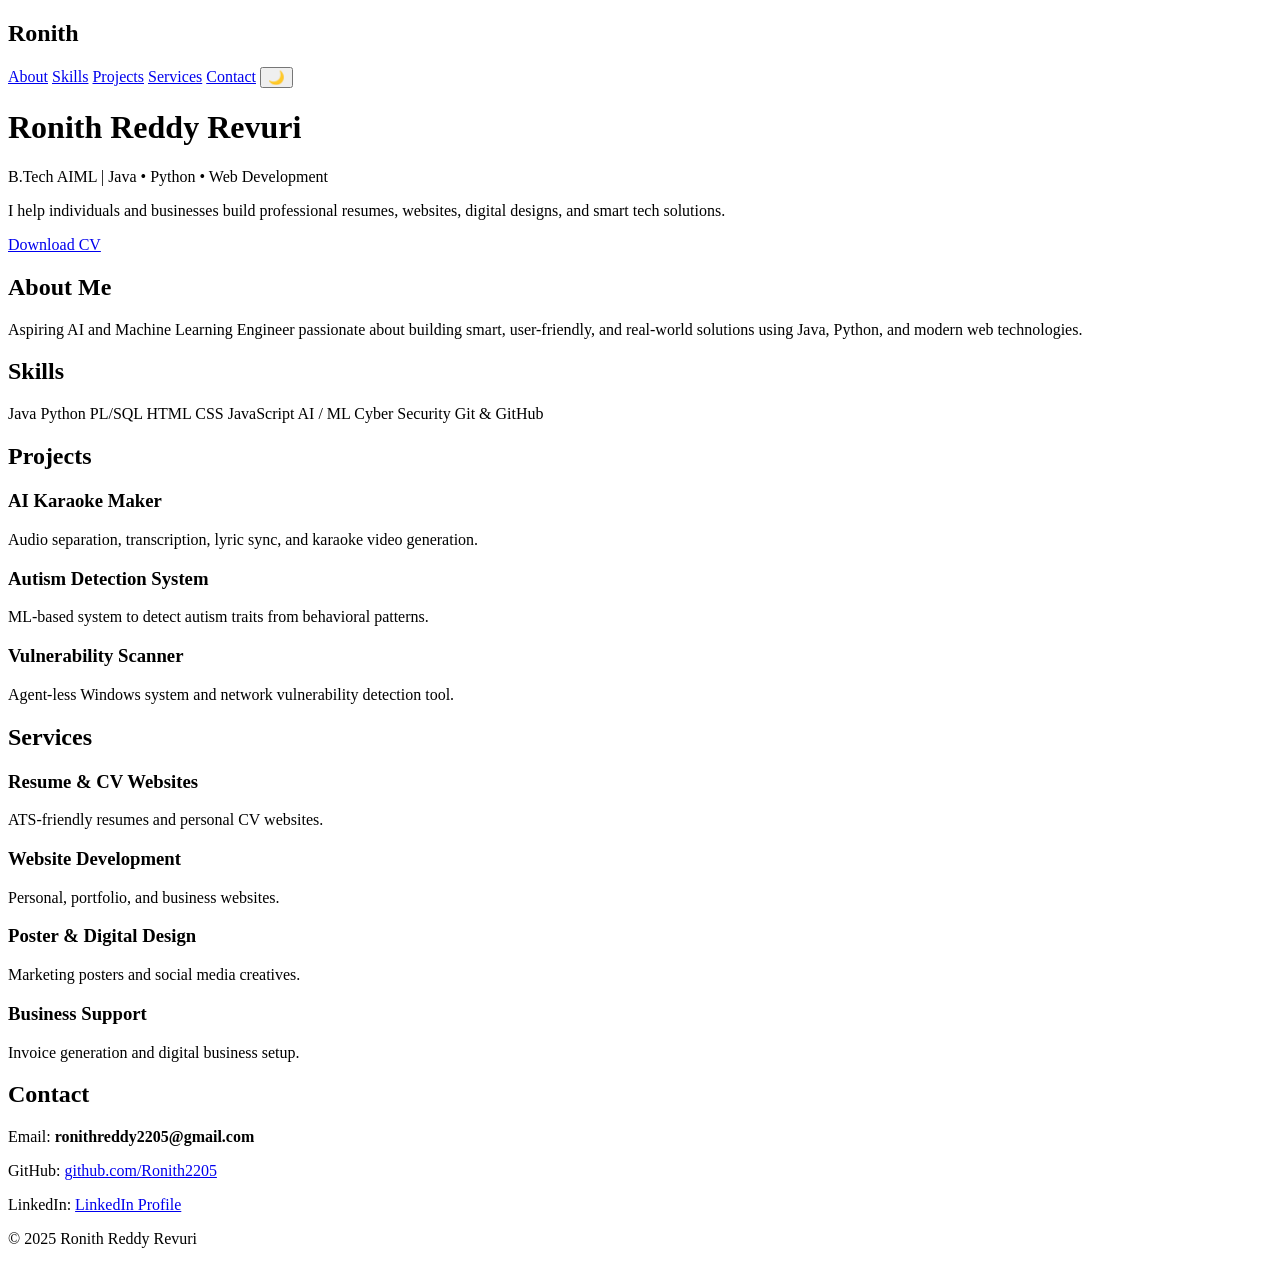
==== index.html @ ecf7d34e "Add initial HTML structure for portfolio website" ====
<!DOCTYPE html>
<html lang="en">
<head>
  <meta charset="UTF-8">
  <title>Ronith Reddy Revuri | Portfolio</title>
  <meta name="viewport" content="width=device-width, initial-scale=1.0">
  <link rel="stylesheet" href="style.css">
</head>
<body>

<nav>
  <h2>Ronith</h2>
  <div class="nav-links">
    <a href="#about">About</a>
    <a href="#skills">Skills</a>
    <a href="#projects">Projects</a>
    <a href="#services">Services</a>
    <a href="#contact">Contact</a>
    <button class="dark-btn" onclick="toggleDark()">🌙</button>
  </div>
</nav>

<header>
  <h1>Ronith Reddy Revuri</h1>
  <p class="subtitle">B.Tech AIML | Java • Python • Web Development</p>
  <p class="summary">
    I help individuals and businesses build professional resumes,
    websites, digital designs, and smart tech solutions.
  </p>
  <a href="Ronith_Reddy_Resume.pdf" class="btn" download>Download CV</a>
</header>

<section id="about">
  <h2>About Me</h2>
  <p>
    Aspiring AI and Machine Learning Engineer passionate about building
    smart, user-friendly, and real-world solutions using Java, Python,
    and modern web technologies.
  </p>
</section>

<section id="skills">
  <h2>Skills</h2>
  <div class="grid">
    <span>Java</span>
    <span>Python</span>
    <span>PL/SQL</span>
    <span>HTML</span>
    <span>CSS</span>
    <span>JavaScript</span>
    <span>AI / ML</span>
    <span>Cyber Security</span>
    <span>Git & GitHub</span>
  </div>
</section>

<section id="projects">
  <h2>Projects</h2>
  <div class="cards">
    <div class="card">
      <h3>AI Karaoke Maker</h3>
      <p>Audio separation, transcription, lyric sync, and karaoke video generation.</p>
    </div>
    <div class="card">
      <h3>Autism Detection System</h3>
      <p>ML-based system to detect autism traits from behavioral patterns.</p>
    </div>
    <div class="card">
      <h3>Vulnerability Scanner</h3>
      <p>Agent-less Windows system and network vulnerability detection tool.</p>
    </div>
  </div>
</section>

<section id="services">
  <h2>Services</h2>
  <div class="cards">
    <div class="card">
      <h3>Resume & CV Websites</h3>
      <p>ATS-friendly resumes and personal CV websites.</p>
    </div>
    <div class="card">
      <h3>Website Development</h3>
      <p>Personal, portfolio, and business websites.</p>
    </div>
    <div class="card">
      <h3>Poster & Digital Design</h3>
      <p>Marketing posters and social media creatives.</p>
    </div>
    <div class="card">
      <h3>Business Support</h3>
      <p>Invoice generation and digital business setup.</p>
    </div>
  </div>
</section>

<section id="contact">
  <h2>Contact</h2>
  <p>Email: <strong>ronithreddy2205@gmail.com</strong></p>
  <p>GitHub: <a href="https://github.com/Ronith2205" target="_blank">github.com/Ronith2205</a></p>
  <p>LinkedIn: <a href="https://www.linkedin.com/in/ronith-reddy-revuri-75290a314" target="_blank">LinkedIn Profile</a></p>
</section>

<footer>
  <p>© 2025 Ronith Reddy Revuri</p>
</footer>

<script src="script.js"></script>
</body>
</html>
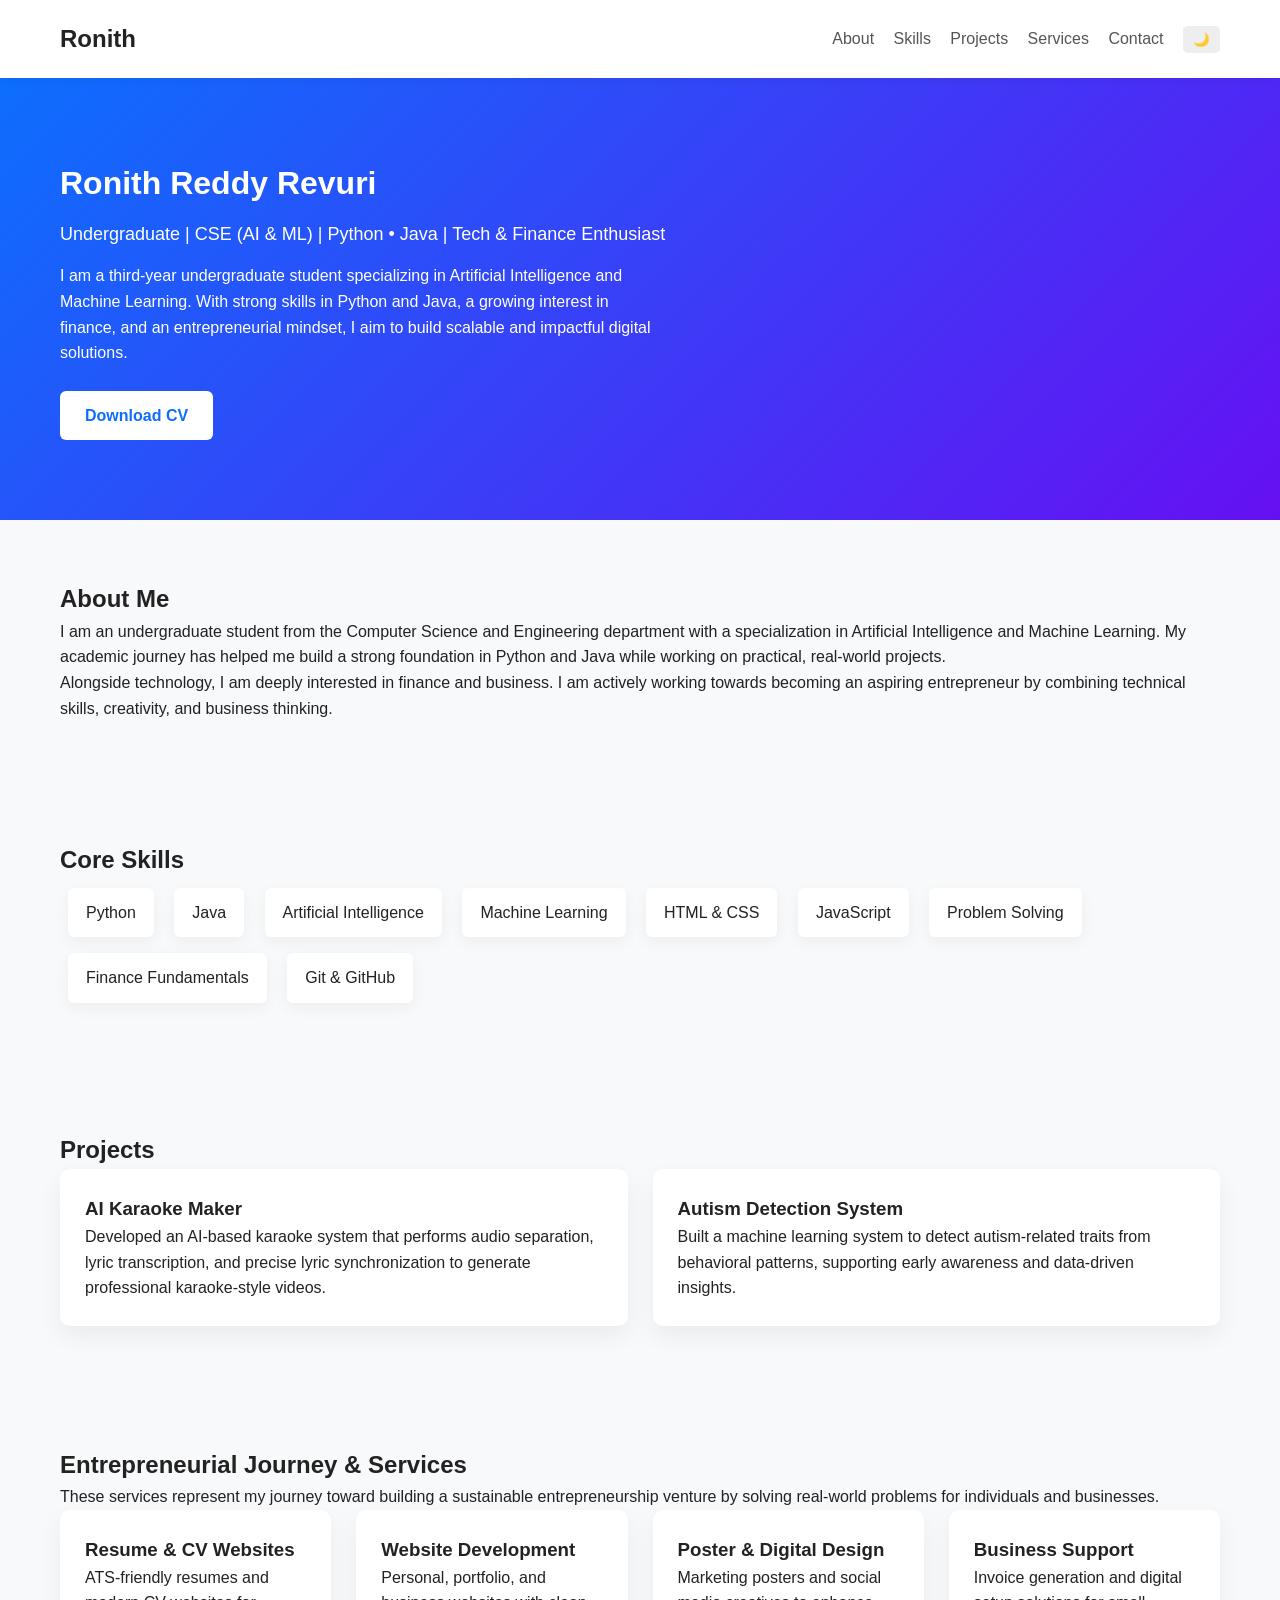
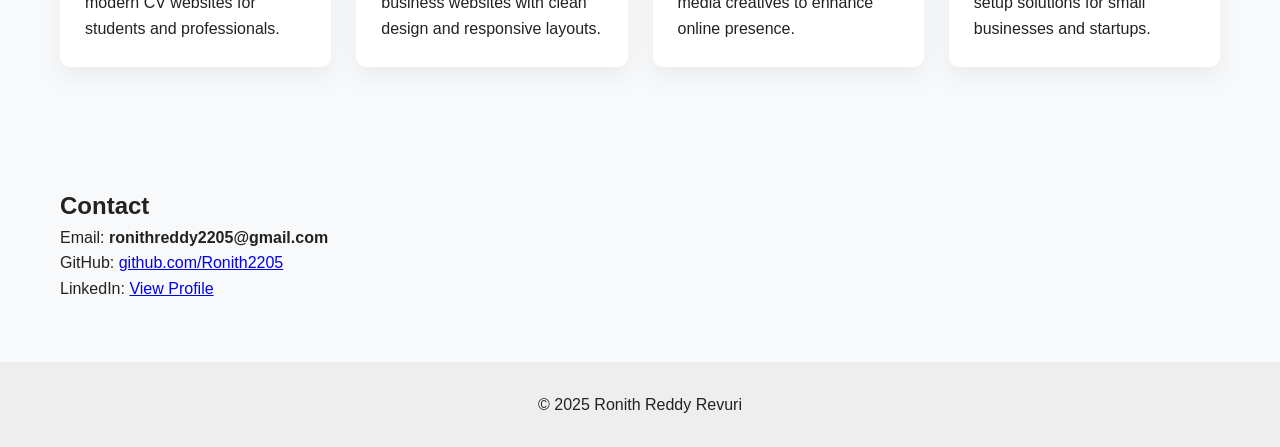
==== commit 7b71a041: "Revise personal details and project descriptions Updated personal introduction and project descripti" ====
--- a/index.html
+++ b/index.html
@@ -22,34 +22,46 @@
 
 <header>
   <h1>Ronith Reddy Revuri</h1>
-  <p class="subtitle">B.Tech AIML | Java • Python • Web Development</p>
+  <p class="subtitle">
+    Undergraduate | CSE (AI & ML) | Python • Java | Tech & Finance Enthusiast
+  </p>
+
   <p class="summary">
-    I help individuals and businesses build professional resumes,
-    websites, digital designs, and smart tech solutions.
+    I am a third-year undergraduate student specializing in Artificial
+    Intelligence and Machine Learning. With strong skills in Python and
+    Java, a growing interest in finance, and an entrepreneurial mindset,
+    I aim to build scalable and impactful digital solutions.
   </p>
+
   <a href="Ronith_Reddy_Resume.pdf" class="btn" download>Download CV</a>
 </header>
 
 <section id="about">
   <h2>About Me</h2>
   <p>
-    Aspiring AI and Machine Learning Engineer passionate about building
-    smart, user-friendly, and real-world solutions using Java, Python,
-    and modern web technologies.
+    I am an undergraduate student from the Computer Science and Engineering
+    department with a specialization in Artificial Intelligence and Machine
+    Learning. My academic journey has helped me build a strong foundation
+    in Python and Java while working on practical, real-world projects.
+  </p>
+  <p>
+    Alongside technology, I am deeply interested in finance and business.
+    I am actively working towards becoming an aspiring entrepreneur by
+    combining technical skills, creativity, and business thinking.
   </p>
 </section>
 
 <section id="skills">
-  <h2>Skills</h2>
+  <h2>Core Skills</h2>
   <div class="grid">
+    <span>Python</span>
     <span>Java</span>
-    <span>Python</span>
-    <span>PL/SQL</span>
-    <span>HTML</span>
-    <span>CSS</span>
+    <span>Artificial Intelligence</span>
+    <span>Machine Learning</span>
+    <span>HTML & CSS</span>
     <span>JavaScript</span>
-    <span>AI / ML</span>
-    <span>Cyber Security</span>
+    <span>Problem Solving</span>
+    <span>Finance Fundamentals</span>
     <span>Git & GitHub</span>
   </div>
 </section>
@@ -57,48 +69,88 @@
 <section id="projects">
   <h2>Projects</h2>
   <div class="cards">
+
     <div class="card">
       <h3>AI Karaoke Maker</h3>
-      <p>Audio separation, transcription, lyric sync, and karaoke video generation.</p>
+      <p>
+        Developed an AI-based karaoke system that performs audio separation,
+        lyric transcription, and precise lyric synchronization to generate
+        professional karaoke-style videos.
+      </p>
     </div>
+
     <div class="card">
       <h3>Autism Detection System</h3>
-      <p>ML-based system to detect autism traits from behavioral patterns.</p>
+      <p>
+        Built a machine learning system to detect autism-related traits
+        from behavioral patterns, supporting early awareness and
+        data-driven insights.
+      </p>
     </div>
-    <div class="card">
-      <h3>Vulnerability Scanner</h3>
-      <p>Agent-less Windows system and network vulnerability detection tool.</p>
-    </div>
+
   </div>
 </section>
 
 <section id="services">
-  <h2>Services</h2>
+  <h2>Entrepreneurial Journey & Services</h2>
+  <p class="section-intro">
+    These services represent my journey toward building a sustainable
+    entrepreneurship venture by solving real-world problems for
+    individuals and businesses.
+  </p>
+
   <div class="cards">
+
     <div class="card">
       <h3>Resume & CV Websites</h3>
-      <p>ATS-friendly resumes and personal CV websites.</p>
+      <p>
+        ATS-friendly resumes and modern CV websites for students and
+        professionals.
+      </p>
     </div>
+
     <div class="card">
       <h3>Website Development</h3>
-      <p>Personal, portfolio, and business websites.</p>
+      <p>
+        Personal, portfolio, and business websites with clean design and
+        responsive layouts.
+      </p>
     </div>
+
     <div class="card">
       <h3>Poster & Digital Design</h3>
-      <p>Marketing posters and social media creatives.</p>
+      <p>
+        Marketing posters and social media creatives to enhance online
+        presence.
+      </p>
     </div>
+
     <div class="card">
       <h3>Business Support</h3>
-      <p>Invoice generation and digital business setup.</p>
+      <p>
+        Invoice generation and digital setup solutions for small
+        businesses and startups.
+      </p>
     </div>
+
   </div>
 </section>
 
 <section id="contact">
   <h2>Contact</h2>
   <p>Email: <strong>ronithreddy2205@gmail.com</strong></p>
-  <p>GitHub: <a href="https://github.com/Ronith2205" target="_blank">github.com/Ronith2205</a></p>
-  <p>LinkedIn: <a href="https://www.linkedin.com/in/ronith-reddy-revuri-75290a314" target="_blank">LinkedIn Profile</a></p>
+  <p>
+    GitHub:
+    <a href="https://github.com/Ronith2205" target="_blank">
+      github.com/Ronith2205
+    </a>
+  </p>
+  <p>
+    LinkedIn:
+    <a href="https://www.linkedin.com/in/ronith-reddy-revuri-75290a314" target="_blank">
+      View Profile
+    </a>
+  </p>
 </section>
 
 <footer>
--- a/style.css
+++ b/style.css
@@ -0,0 +1,118 @@
+* {
+  margin: 0;
+  padding: 0;
+  box-sizing: border-box;
+  font-family: 'Segoe UI', sans-serif;
+}
+
+body {
+  background: #f8f9fb;
+  color: #222;
+  line-height: 1.6;
+}
+
+nav {
+  display: flex;
+  justify-content: space-between;
+  align-items: center;
+  padding: 20px 60px;
+  background: white;
+  position: sticky;
+  top: 0;
+  box-shadow: 0 2px 10px rgba(0,0,0,0.05);
+}
+
+.nav-links a {
+  margin-right: 15px;
+  text-decoration: none;
+  color: #555;
+  font-weight: 500;
+}
+
+.dark-btn {
+  border: none;
+  background: #eee;
+  padding: 6px 10px;
+  border-radius: 5px;
+  cursor: pointer;
+}
+
+header {
+  padding: 80px 60px;
+  background: linear-gradient(135deg, #0d6efd, #6610f2);
+  color: white;
+}
+
+.subtitle {
+  margin-top: 10px;
+  font-size: 18px;
+}
+
+.summary {
+  margin-top: 15px;
+  max-width: 600px;
+}
+
+.btn {
+  display: inline-block;
+  margin-top: 25px;
+  padding: 12px 25px;
+  background: white;
+  color: #0d6efd;
+  border-radius: 6px;
+  text-decoration: none;
+  font-weight: 600;
+}
+
+section {
+  padding: 60px;
+}
+
+.grid span {
+  background: white;
+  padding: 12px 18px;
+  margin: 8px;
+  display: inline-block;
+  border-radius: 6px;
+  box-shadow: 0 5px 15px rgba(0,0,0,0.05);
+}
+
+.cards {
+  display: grid;
+  grid-template-columns: repeat(auto-fit, minmax(250px, 1fr));
+  gap: 25px;
+}
+
+.card {
+  background: white;
+  padding: 25px;
+  border-radius: 10px;
+  box-shadow: 0 10px 25px rgba(0,0,0,0.06);
+}
+
+footer {
+  text-align: center;
+  padding: 30px;
+  background: #eee;
+}
+
+/* 🌙 DARK MODE */
+.dark {
+  background: #121212;
+  color: #f1f1f1;
+}
+
+.dark nav,
+.dark section,
+.dark .card {
+  background: #1e1e1e;
+  color: #f1f1f1;
+}
+
+.dark a {
+  color: #9ecbff;
+}
+
+.dark footer {
+  background: #1e1e1e;
+}
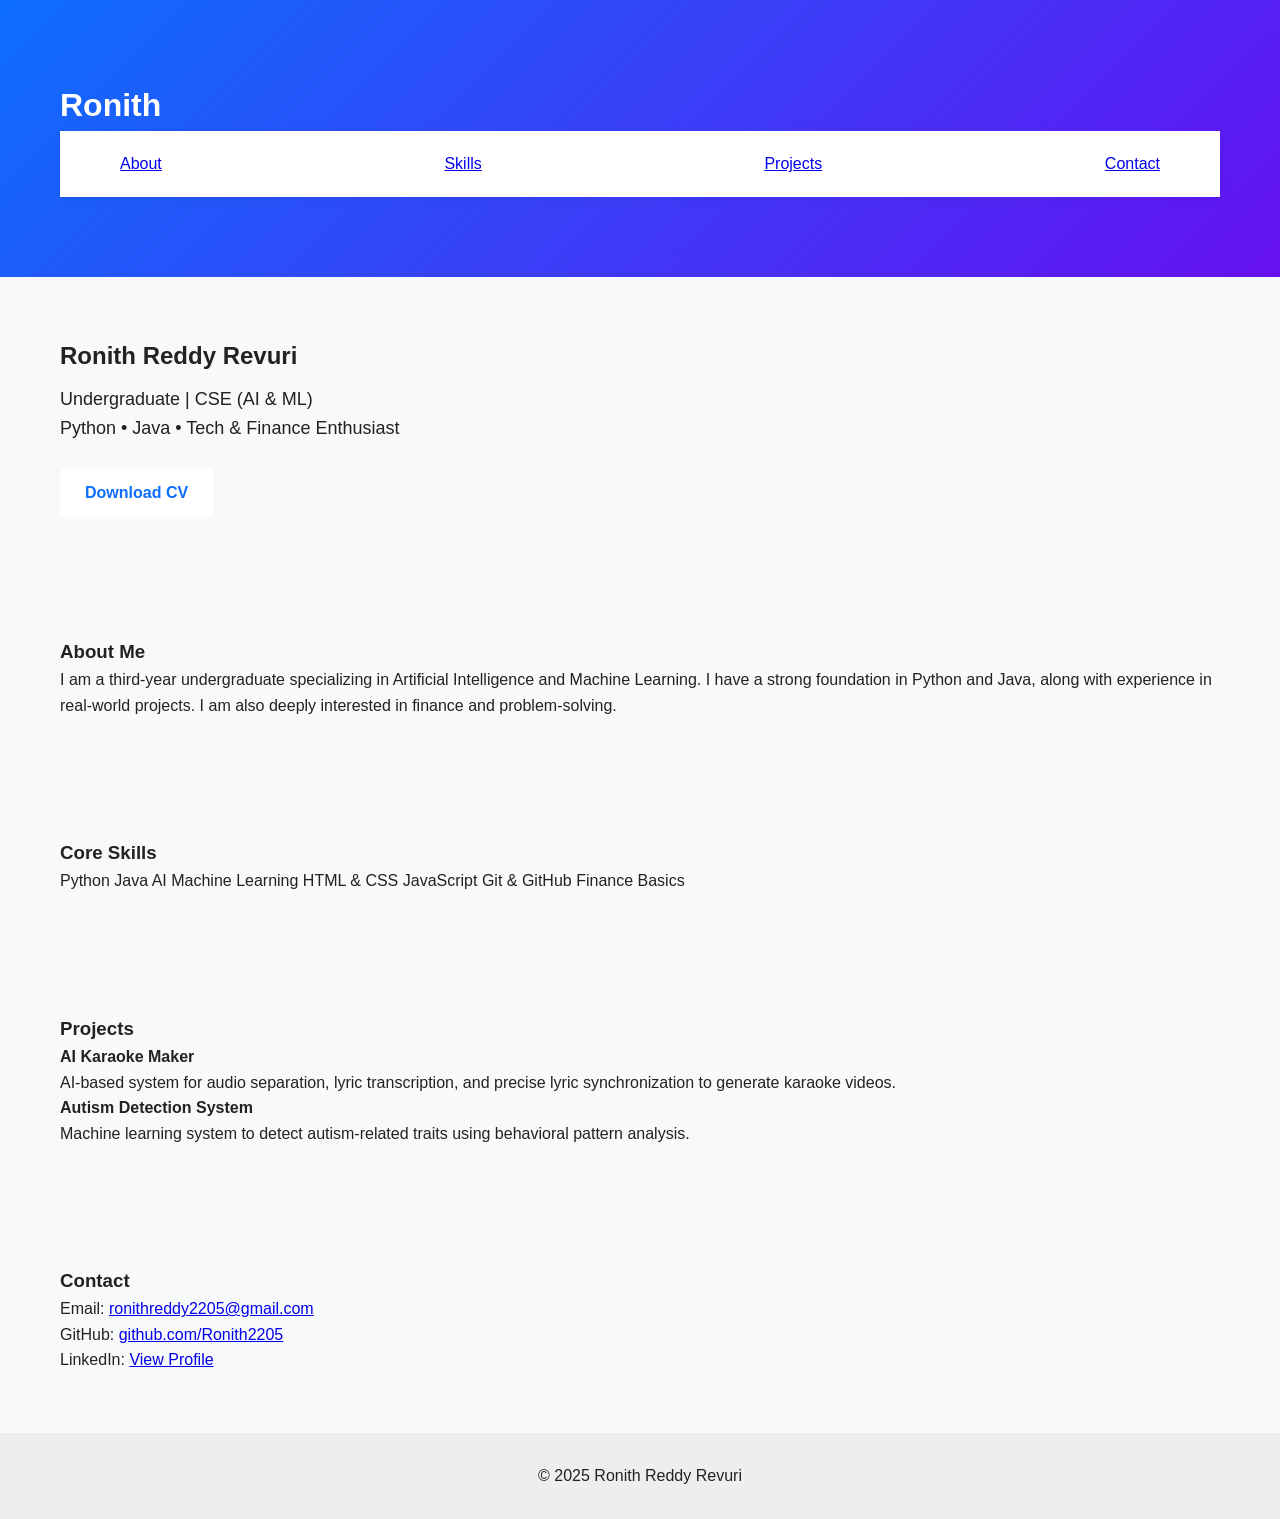
==== commit c77ba39f: "Refactor HTML structure and improve semantics" ====
--- a/index.html
+++ b/index.html
@@ -1,162 +1,92 @@
 <!DOCTYPE html>
 <html lang="en">
 <head>
-  <meta charset="UTF-8">
+  <meta charset="UTF-8" />
+  <meta name="viewport" content="width=device-width, initial-scale=1.0"/>
   <title>Ronith Reddy Revuri | Portfolio</title>
-  <meta name="viewport" content="width=device-width, initial-scale=1.0">
-  <link rel="stylesheet" href="style.css">
+  <link rel="stylesheet" href="style.css" />
 </head>
 <body>
 
-<nav>
-  <h2>Ronith</h2>
-  <div class="nav-links">
-    <a href="#about">About</a>
-    <a href="#skills">Skills</a>
-    <a href="#projects">Projects</a>
-    <a href="#services">Services</a>
-    <a href="#contact">Contact</a>
-    <button class="dark-btn" onclick="toggleDark()">🌙</button>
-  </div>
-</nav>
+  <!-- Navbar -->
+  <header>
+    <h1 class="logo">Ronith</h1>
+    <nav>
+      <a href="#about">About</a>
+      <a href="#skills">Skills</a>
+      <a href="#projects">Projects</a>
+      <a href="#contact">Contact</a>
+    </nav>
+  </header>
 
-<header>
-  <h1>Ronith Reddy Revuri</h1>
-  <p class="subtitle">
-    Undergraduate | CSE (AI & ML) | Python • Java | Tech & Finance Enthusiast
-  </p>
+  <!-- Hero -->
+  <section class="hero">
+    <h2>Ronith Reddy Revuri</h2>
+    <p class="subtitle">
+      Undergraduate | CSE (AI & ML) <br>
+      Python • Java • Tech & Finance Enthusiast
+    </p>
+    <a class="btn" href="#" download>Download CV</a>
+  </section>
 
-  <p class="summary">
-    I am a third-year undergraduate student specializing in Artificial
-    Intelligence and Machine Learning. With strong skills in Python and
-    Java, a growing interest in finance, and an entrepreneurial mindset,
-    I aim to build scalable and impactful digital solutions.
-  </p>
+  <!-- About -->
+  <section id="about">
+    <h3>About Me</h3>
+    <p>
+      I am a third-year undergraduate specializing in Artificial Intelligence and Machine Learning.
+      I have a strong foundation in Python and Java, along with experience in real-world projects.
+      I am also deeply interested in finance and problem-solving.
+    </p>
+  </section>
 
-  <a href="Ronith_Reddy_Resume.pdf" class="btn" download>Download CV</a>
-</header>
+  <!-- Skills -->
+  <section id="skills">
+    <h3>Core Skills</h3>
+    <div class="skills">
+      <span>Python</span>
+      <span>Java</span>
+      <span>AI</span>
+      <span>Machine Learning</span>
+      <span>HTML & CSS</span>
+      <span>JavaScript</span>
+      <span>Git & GitHub</span>
+      <span>Finance Basics</span>
+    </div>
+  </section>
 
-<section id="about">
-  <h2>About Me</h2>
-  <p>
-    I am an undergraduate student from the Computer Science and Engineering
-    department with a specialization in Artificial Intelligence and Machine
-    Learning. My academic journey has helped me build a strong foundation
-    in Python and Java while working on practical, real-world projects.
-  </p>
-  <p>
-    Alongside technology, I am deeply interested in finance and business.
-    I am actively working towards becoming an aspiring entrepreneur by
-    combining technical skills, creativity, and business thinking.
-  </p>
-</section>
+  <!-- Projects -->
+  <section id="projects">
+    <h3>Projects</h3>
 
-<section id="skills">
-  <h2>Core Skills</h2>
-  <div class="grid">
-    <span>Python</span>
-    <span>Java</span>
-    <span>Artificial Intelligence</span>
-    <span>Machine Learning</span>
-    <span>HTML & CSS</span>
-    <span>JavaScript</span>
-    <span>Problem Solving</span>
-    <span>Finance Fundamentals</span>
-    <span>Git & GitHub</span>
-  </div>
-</section>
-
-<section id="projects">
-  <h2>Projects</h2>
-  <div class="cards">
-
-    <div class="card">
-      <h3>AI Karaoke Maker</h3>
+    <div class="project">
+      <h4>AI Karaoke Maker</h4>
       <p>
-        Developed an AI-based karaoke system that performs audio separation,
-        lyric transcription, and precise lyric synchronization to generate
-        professional karaoke-style videos.
+        AI-based system for audio separation, lyric transcription,
+        and precise lyric synchronization to generate karaoke videos.
       </p>
     </div>
 
-    <div class="card">
-      <h3>Autism Detection System</h3>
+    <div class="project">
+      <h4>Autism Detection System</h4>
       <p>
-        Built a machine learning system to detect autism-related traits
-        from behavioral patterns, supporting early awareness and
-        data-driven insights.
+        Machine learning system to detect autism-related traits
+        using behavioral pattern analysis.
       </p>
     </div>
+  </section>
 
-  </div>
-</section>
+  <!-- Contact -->
+  <section id="contact">
+    <h3>Contact</h3>
+    <p>Email: <a href="mailto:ronithreddy2205@gmail.com">ronithreddy2205@gmail.com</a></p>
+    <p>GitHub: <a href="https://github.com/Ronith2205" target="_blank">github.com/Ronith2205</a></p>
+    <p>LinkedIn: <a href="#" target="_blank">View Profile</a></p>
+  </section>
 
-<section id="services">
-  <h2>Entrepreneurial Journey & Services</h2>
-  <p class="section-intro">
-    These services represent my journey toward building a sustainable
-    entrepreneurship venture by solving real-world problems for
-    individuals and businesses.
-  </p>
+  <footer>
+    <p>© 2025 Ronith Reddy Revuri</p>
+  </footer>
 
-  <div class="cards">
-
-    <div class="card">
-      <h3>Resume & CV Websites</h3>
-      <p>
-        ATS-friendly resumes and modern CV websites for students and
-        professionals.
-      </p>
-    </div>
-
-    <div class="card">
-      <h3>Website Development</h3>
-      <p>
-        Personal, portfolio, and business websites with clean design and
-        responsive layouts.
-      </p>
-    </div>
-
-    <div class="card">
-      <h3>Poster & Digital Design</h3>
-      <p>
-        Marketing posters and social media creatives to enhance online
-        presence.
-      </p>
-    </div>
-
-    <div class="card">
-      <h3>Business Support</h3>
-      <p>
-        Invoice generation and digital setup solutions for small
-        businesses and startups.
-      </p>
-    </div>
-
-  </div>
-</section>
-
-<section id="contact">
-  <h2>Contact</h2>
-  <p>Email: <strong>ronithreddy2205@gmail.com</strong></p>
-  <p>
-    GitHub:
-    <a href="https://github.com/Ronith2205" target="_blank">
-      github.com/Ronith2205
-    </a>
-  </p>
-  <p>
-    LinkedIn:
-    <a href="https://www.linkedin.com/in/ronith-reddy-revuri-75290a314" target="_blank">
-      View Profile
-    </a>
-  </p>
-</section>
-
-<footer>
-  <p>© 2025 Ronith Reddy Revuri</p>
-</footer>
-
-<script src="script.js"></script>
+  <script src="script.js"></script>
 </body>
 </html>
--- a/style.css
+++ b/style.css
@@ -2,7 +2,7 @@
   margin: 0;
   padding: 0;
   box-sizing: border-box;
-  font-family: 'Segoe UI', sans-serif;
+  font-family: "Segoe UI", sans-serif;
 }
 
 body {
@@ -11,12 +11,13 @@
   line-height: 1.6;
 }
 
+/* NAVBAR */
 nav {
   display: flex;
   justify-content: space-between;
   align-items: center;
   padding: 20px 60px;
-  background: white;
+  background: #ffffff;
   position: sticky;
   top: 0;
   box-shadow: 0 2px 10px rgba(0,0,0,0.05);
@@ -37,6 +38,7 @@
   cursor: pointer;
 }
 
+/* HEADER */
 header {
   padding: 80px 60px;
   background: linear-gradient(135deg, #0d6efd, #6610f2);
@@ -50,7 +52,7 @@
 
 .summary {
   margin-top: 15px;
-  max-width: 600px;
+  max-width: 650px;
 }
 
 .btn {
@@ -64,10 +66,17 @@
   font-weight: 600;
 }
 
+/* SECTIONS */
 section {
   padding: 60px;
 }
 
+.section-intro {
+  max-width: 700px;
+  margin-bottom: 30px;
+}
+
+/* SKILLS */
 .grid span {
   background: white;
   padding: 12px 18px;
@@ -77,9 +86,10 @@
   box-shadow: 0 5px 15px rgba(0,0,0,0.05);
 }
 
+/* CARDS */
 .cards {
   display: grid;
-  grid-template-columns: repeat(auto-fit, minmax(250px, 1fr));
+  grid-template-columns: repeat(auto-fit, minmax(260px, 1fr));
   gap: 25px;
 }
 
@@ -90,13 +100,14 @@
   box-shadow: 0 10px 25px rgba(0,0,0,0.06);
 }
 
+/* FOOTER */
 footer {
   text-align: center;
   padding: 30px;
-  background: #eee;
+  background: #eeeeee;
 }
 
-/* 🌙 DARK MODE */
+/* DARK MODE */
 .dark {
   background: #121212;
   color: #f1f1f1;
@@ -109,10 +120,10 @@
   color: #f1f1f1;
 }
 
+.dark footer {
+  background: #1e1e1e;
+}
+
 .dark a {
   color: #9ecbff;
 }
-
-.dark footer {
-  background: #1e1e1e;
-}
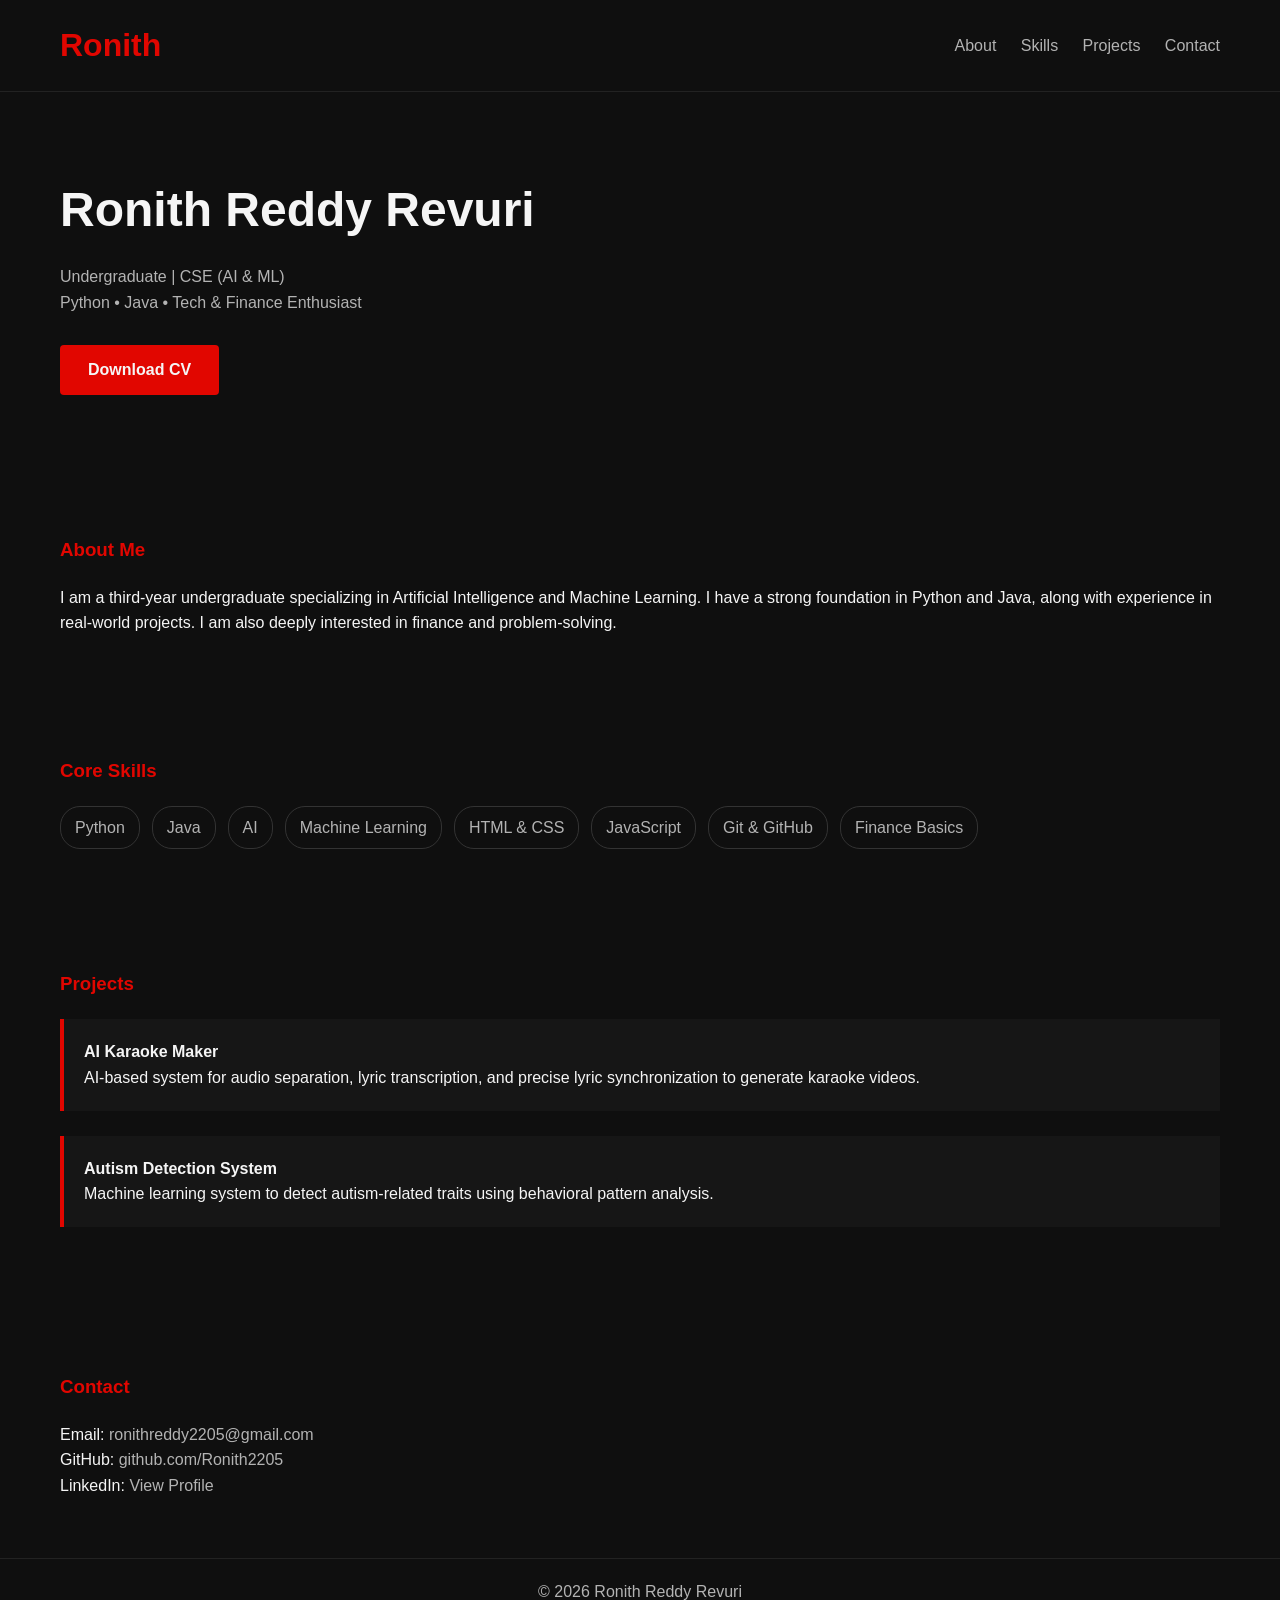
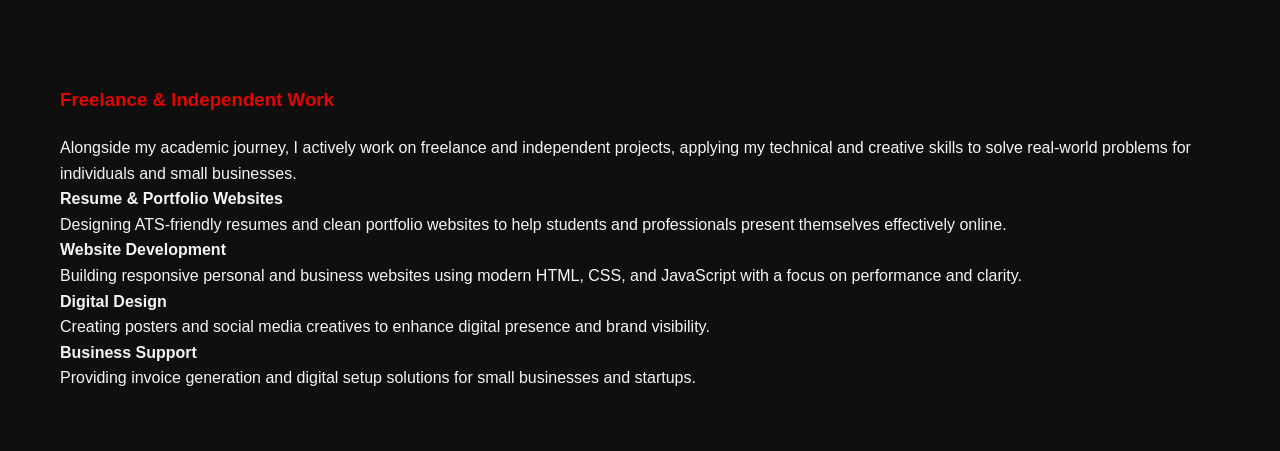
==== commit 6b925887: "Add freelance section with service descriptions Added a new section for freelance and independent wo" ====
--- a/index.html
+++ b/index.html
@@ -90,3 +90,52 @@
   <script src="script.js"></script>
 </body>
 </html>
+
+
+
+
+
+<!-- Freelance & Entrepreneurship -->
+<section id="freelance">
+  <h3>Freelance & Independent Work</h3>
+
+  <p class="freelance-intro">
+    Alongside my academic journey, I actively work on freelance and independent projects,
+    applying my technical and creative skills to solve real-world problems for individuals
+    and small businesses.
+  </p>
+
+  <div class="freelance-grid">
+    <div class="freelance-card">
+      <h4>Resume & Portfolio Websites</h4>
+      <p>
+        Designing ATS-friendly resumes and clean portfolio websites to help students
+        and professionals present themselves effectively online.
+      </p>
+    </div>
+
+    <div class="freelance-card">
+      <h4>Website Development</h4>
+      <p>
+        Building responsive personal and business websites using modern HTML, CSS,
+        and JavaScript with a focus on performance and clarity.
+      </p>
+    </div>
+
+    <div class="freelance-card">
+      <h4>Digital Design</h4>
+      <p>
+        Creating posters and social media creatives to enhance digital presence
+        and brand visibility.
+      </p>
+    </div>
+
+    <div class="freelance-card">
+      <h4>Business Support</h4>
+      <p>
+        Providing invoice generation and digital setup solutions for small businesses
+        and startups.
+      </p>
+    </div>
+  </div>
+</section>
--- a/style.css
+++ b/style.css
@@ -1,3 +1,10 @@
+:root {
+  --black: #0f0f0f;
+  --red: #e10600;
+  --grey: #b3b3b3;
+  --white: #f5f5f5;
+}
+
 * {
   margin: 0;
   padding: 0;
@@ -6,124 +13,121 @@
 }
 
 body {
-  background: #f8f9fb;
-  color: #222;
+  background-color: var(--black);
+  color: var(--white);
   line-height: 1.6;
 }
 
-/* NAVBAR */
-nav {
+/* Header */
+header {
   display: flex;
   justify-content: space-between;
   align-items: center;
   padding: 20px 60px;
-  background: #ffffff;
-  position: sticky;
-  top: 0;
-  box-shadow: 0 2px 10px rgba(0,0,0,0.05);
+  border-bottom: 1px solid #222;
 }
 
-.nav-links a {
-  margin-right: 15px;
-  text-decoration: none;
-  color: #555;
-  font-weight: 500;
+.logo {
+  color: var(--red);
 }
 
-.dark-btn {
-  border: none;
-  background: #eee;
-  padding: 6px 10px;
-  border-radius: 5px;
-  cursor: pointer;
+nav a {
+  margin-left: 20px;
+  text-decoration: none;
+  color: var(--grey);
+  transition: 0.3s;
 }
 
-/* HEADER */
-header {
+nav a:hover {
+  color: var(--red);
+}
+
+/* Hero */
+.hero {
   padding: 80px 60px;
-  background: linear-gradient(135deg, #0d6efd, #6610f2);
-  color: white;
+}
+
+.hero h2 {
+  font-size: 3rem;
 }
 
 .subtitle {
-  margin-top: 10px;
-  font-size: 18px;
-}
-
-.summary {
-  margin-top: 15px;
-  max-width: 650px;
+  margin: 15px 0 30px;
+  color: var(--grey);
 }
 
 .btn {
   display: inline-block;
-  margin-top: 25px;
-  padding: 12px 25px;
-  background: white;
-  color: #0d6efd;
-  border-radius: 6px;
+  padding: 12px 28px;
+  background: var(--red);
+  color: var(--white);
   text-decoration: none;
-  font-weight: 600;
+  border-radius: 4px;
+  font-weight: bold;
 }
 
-/* SECTIONS */
+/* Sections */
 section {
   padding: 60px;
 }
 
-.section-intro {
-  max-width: 700px;
-  margin-bottom: 30px;
+section h3 {
+  color: var(--red);
+  margin-bottom: 20px;
 }
 
-/* SKILLS */
-.grid span {
-  background: white;
-  padding: 12px 18px;
-  margin: 8px;
-  display: inline-block;
-  border-radius: 6px;
-  box-shadow: 0 5px 15px rgba(0,0,0,0.05);
+/* Skills */
+.skills {
+  display: flex;
+  flex-wrap: wrap;
+  gap: 12px;
 }
 
-/* CARDS */
-.cards {
-  display: grid;
-  grid-template-columns: repeat(auto-fit, minmax(260px, 1fr));
-  gap: 25px;
+.skills span {
+  padding: 8px 14px;
+  border: 1px solid #333;
+  color: var(--grey);
+  border-radius: 20px;
 }
 
-.card {
-  background: white;
-  padding: 25px;
-  border-radius: 10px;
-  box-shadow: 0 10px 25px rgba(0,0,0,0.06);
+/* Projects */
+.project {
+  margin-bottom: 25px;
+  padding: 20px;
+  background: #161616;
+  border-left: 4px solid var(--red);
 }
 
-/* FOOTER */
+/* Contact */
+#contact a {
+  color: var(--grey);
+  text-decoration: none;
+}
+
+#contact a:hover {
+  color: var(--red);
+}
+
+/* Footer */
 footer {
   text-align: center;
-  padding: 30px;
-  background: #eeeeee;
+  padding: 20px;
+  border-top: 1px solid #222;
+  color: var(--grey);
 }
 
-/* DARK MODE */
-.dark {
-  background: #121212;
-  color: #f1f1f1;
+/* Responsive */
+@media (max-width: 768px) {
+  header {
+    flex-direction: column;
+    gap: 10px;
+  }
+
+  section {
+    padding: 40px 25px;
+  }
+
+  .hero h2 {
+    font-size: 2.2rem;
+  }
 }
-
-.dark nav,
-.dark section,
-.dark .card {
-  background: #1e1e1e;
-  color: #f1f1f1;
-}
-
-.dark footer {
-  background: #1e1e1e;
-}
-
-.dark a {
-  color: #9ecbff;
-}
